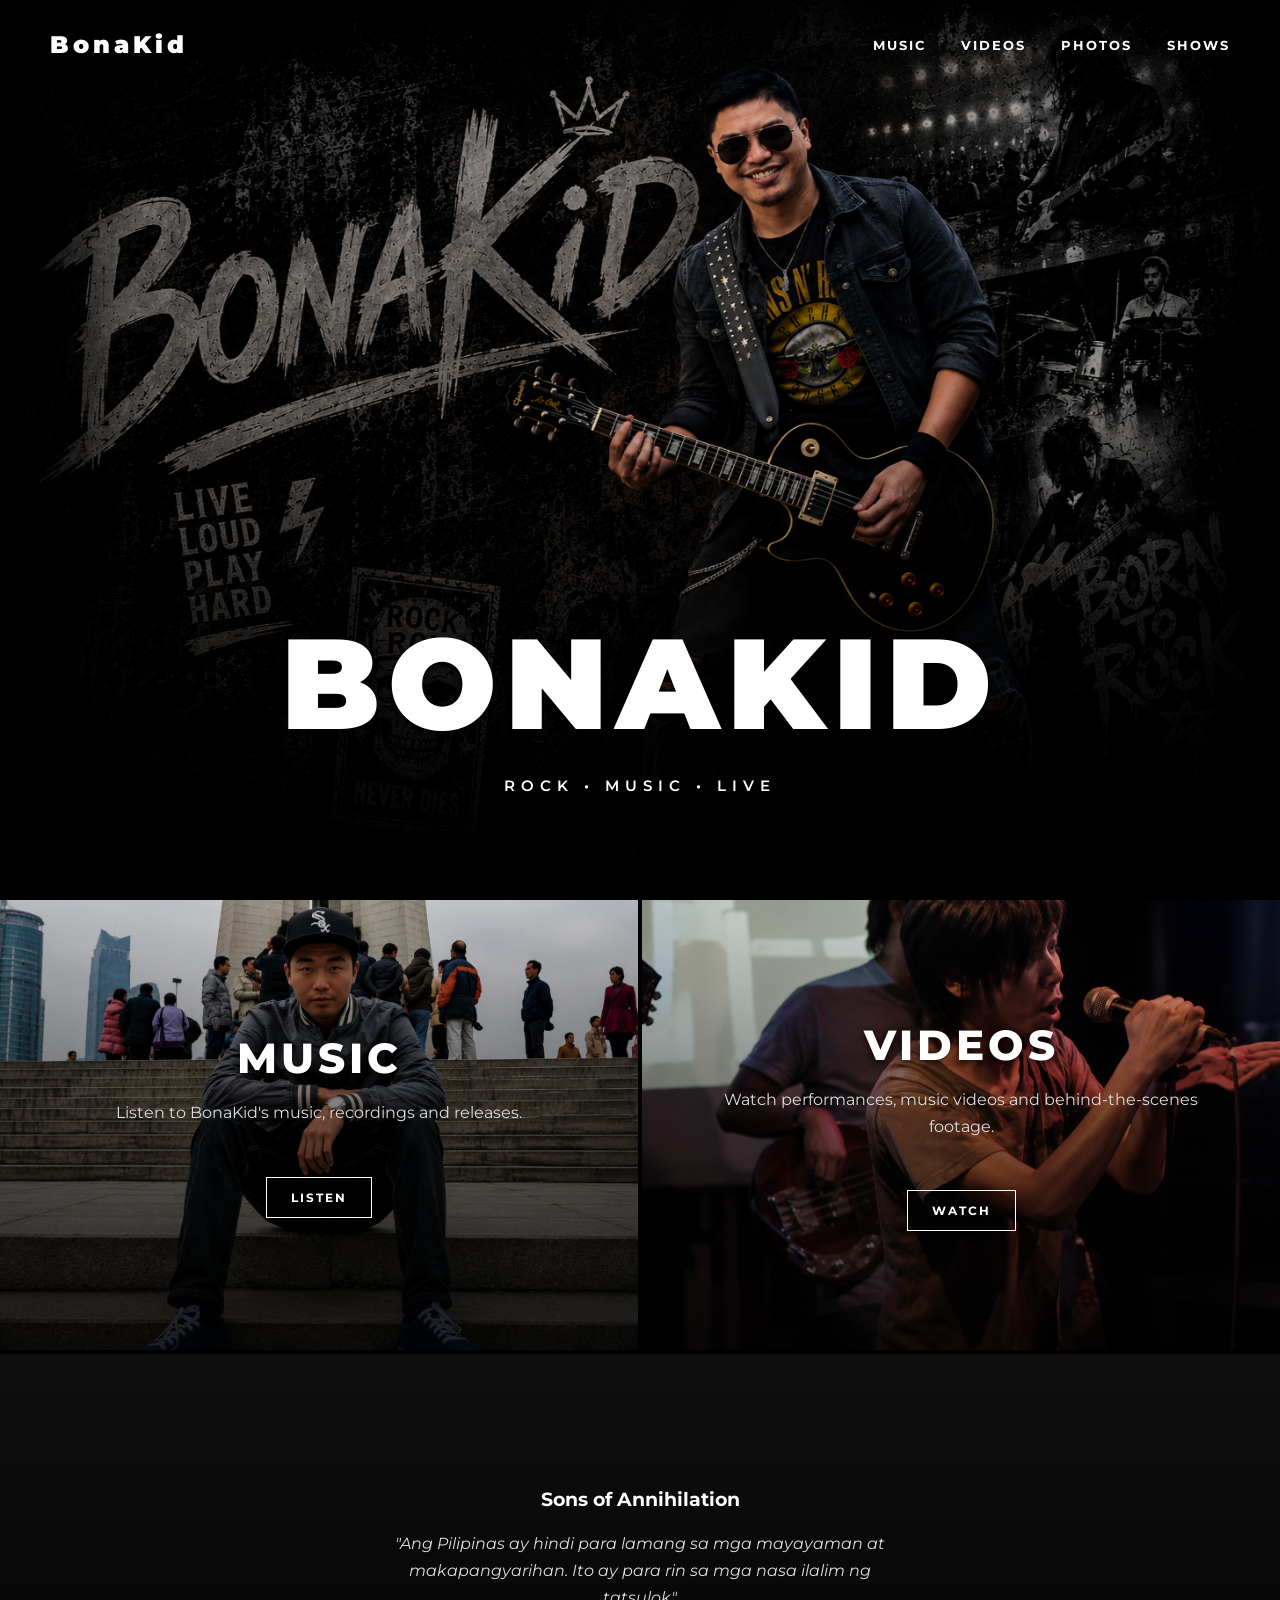
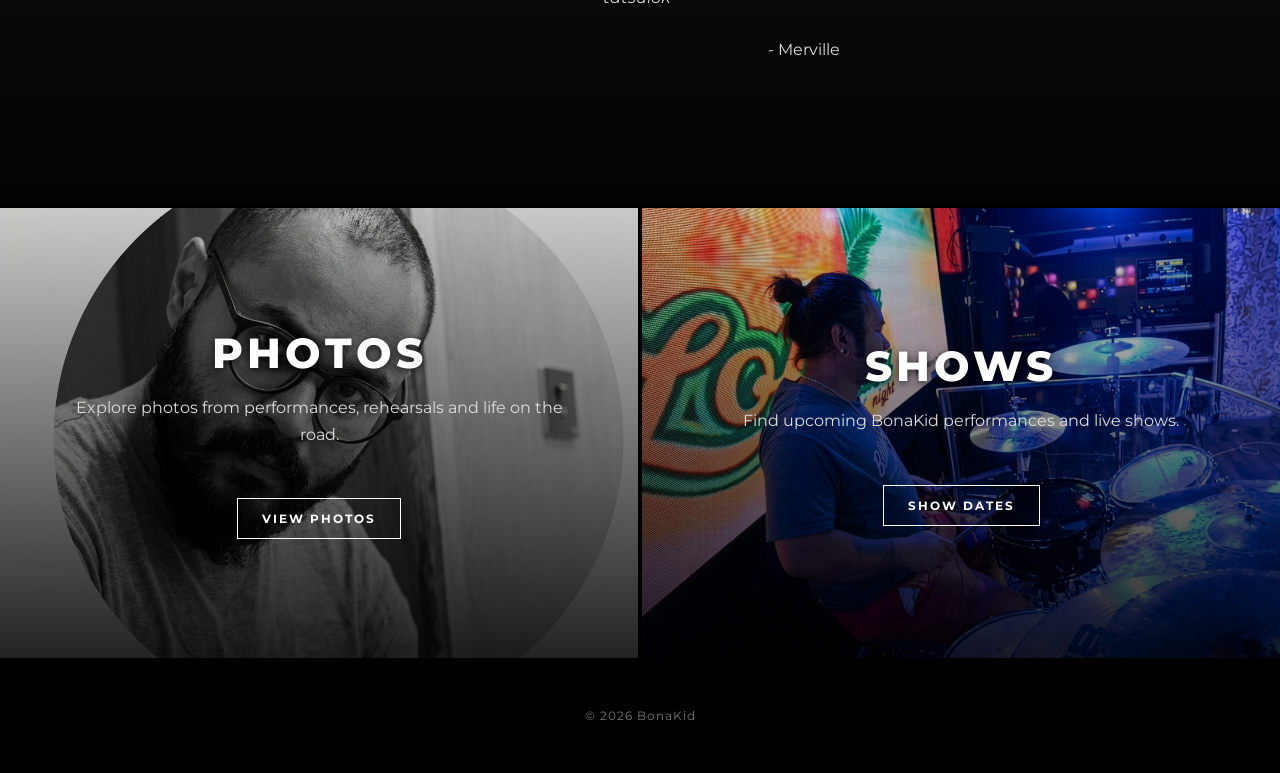
==== index.html @ 7b25b684 "added Music Playlist" ====
<!DOCTYPE html>
<html lang="en">

<head>
    <meta charset="UTF-8">

    <meta
        name="viewport"
        content="width=device-width, initial-scale=1.0"
    >

    <title>BonaKid</title>

    <!-- Google Font -->
    <link
        rel="preconnect"
        href="https://fonts.googleapis.com"
    >

    <link
        rel="preconnect"
        href="https://fonts.gstatic.com"
        crossorigin
    >

    <link
        href="https://fonts.googleapis.com/css2?family=Montserrat:wght@400;500;600;700;800;900&display=swap"
        rel="stylesheet"
    >

    <link
        rel="stylesheet"
        href="style.css"
    >
</head>


<body>


    <!-- =========================================
         HERO
         ========================================= -->

    <section class="hero">

        <!-- Navigation -->

        <nav class="navbar">

            <div class="logo">
                BonaKid
            </div>

            <div class="nav-links">

                <a href="#music">
                    MUSIC
                </a>

                <a href="#videos">
                    VIDEOS
                </a>

                <a href="#photos">
                    PHOTOS
                </a>

                <a href="#shows">
                    SHOWS
                </a>

            </div>

        </nav>


        <!-- Hero title -->

        <div class="hero-title">

            <h1 class="bonakid-title">

                <span>B</span>
                <span>o</span>
                <span>n</span>
                <span>a</span>
                <span>K</span>
                <span>i</span>
                <span>d</span>

            </h1>

            <p>
                ROCK • MUSIC • LIVE
            </p>

        </div>

    </section>



    <!-- =========================================
         MAIN CONTENT
         ========================================= -->

    <main class="grid">


        <!-- =====================================
             MUSIC
             ===================================== -->

        <section
            id="music"
            class="card music"
        >

            <div class="card-overlay"></div>

            <div class="card-content">

                <h2>
                    MUSIC
                </h2>

                <p>
                    Listen to BonaKid's music,
                    recordings and releases.
                </p>

                <button
                  class="card-button"
                  onclick="openMusic()"
                >
                  LISTEN
                 </button>

            </div>

        </section>



        <!-- =====================================
             VIDEOS
             ===================================== -->

        <section
            id="videos"
            class="card videos"
        >

            <div class="card-overlay"></div>

            <div class="card-content">

                <h2>
                    VIDEOS
                </h2>

                <p>
                    Watch performances,
                    music videos and
                    behind-the-scenes footage.
                </p>

                <button
                    class="card-button"
                    onclick="openVideo()"
                >
                    WATCH
                </button>

            </div>

        </section>

        <!--======================================
                LYRICS
            ======================================  -->
        

        <!--
        <section 
                id="lyrics" 
                class="card lyrics"
        >

        <div class="card-overlay"></div>
        <div class="card-content">
            <h3>Sons of Annihilation</h3>
            <p>"Ang Pilipinas ay hindi para lamang sa mga mayayaman at makapangyarihan. Ito ay para rin sa mga nasa
                ilalim ng tatsulok" - Merville
            </p>
            <a href="#" class="card-button">READ LYRICS</a>
        </div>
        </section>

        -->

        
         <section 
                id="lyrics" 
                class="card lyrics"
        >

        <div class="card-overlay"></div>
        <div class="card-content" id="lyrics-content">
            <div class="lyrics-title card">
                <h3>Sons of Annihilation</h3>
            </div>
            <div class="lyrics-text card">
                <p>"Ang Pilipinas ay hindi para lamang sa mga mayayaman at makapangyarihan. Ito ay para rin sa mga nasa
                    ilalim ng tatsulok"
                </p>
            </div>
            <div class="lyrics-author card">
                <p id="lyrics-author">- Merville</p>
            </div>
          
        </div>
        </section>

        

        <!-- =====================================
             PHOTOS
             ===================================== -->

        <section
            id="photos"
            class="card photos"
        >

            <div class="card-overlay"></div>

            <div class="card-content">

                <h2>
                    PHOTOS
                </h2>

                <p>
                    Explore photos from
                    performances, rehearsals
                    and life on the road.
                </p>

                <a
                    href="#"
                    class="card-button"
                >
                    VIEW PHOTOS
                </a>

            </div>

        </section>



        <!-- =====================================
             SHOWS
             ===================================== -->

        <section
            id="shows"
            class="card shows"
        >

            <div class="card-overlay"></div>

            <div class="card-content">

                <h2>
                    SHOWS
                </h2>

                <p>
                    Find upcoming BonaKid
                    performances and live shows.
                </p>

                <a
                    href="#"
                    class="card-button"
                >
                    SHOW DATES
                </a>

            </div>

        </section>


    </main>



    <!-- =========================================
         FOOTER
         ========================================= -->

    <footer>

        © 2026 BonaKid

    </footer>


    <div id="videoModal" class="video-modal">

    <div class="video-modal-content">

        <button
            class="video-close"
            onclick="closeVideo()"
        >
            &times;
        </button>

        <div class="video-container">

            <iframe
                id="youtubeVideo"
                src=""
                title="BonaKid YouTube Video"
                frameborder="0"
                allow="accelerometer; autoplay; clipboard-write; encrypted-media; gyroscope; picture-in-picture"
                allowfullscreen>
            </iframe>

        </div>

    </div>

</div>

    <!-- Music Playlist Modal -->
        <!-- =========================================
     MUSIC PLAYER
     ========================================= -->

<div id="musicModal" class="music-modal">

    <div class="music-modal-content">

        <button
            class="music-close"
            onclick="closeMusic()"
        >
            &times;
        </button>

        <h2>BonaKid</h2>

        <p class="playlist-title">
            Music
        </p>


        <!-- CURRENT SONG -->

        <div class="now-playing">

            <h3 id="songTitle">
                Sons of Annihilation
            </h3>

            <audio
                id="audioPlayer"
                controls
            >
                <source
                    src="music/sons-of-annihilation.mp3"
                    type="audio/mpeg"
                >
            </audio>

        </div>


        <!-- PLAYLIST -->

        <div class="playlist">

            <button
                class="song"
                onclick="playSong(
                    'Sons of Annihilation',
                    'music/SonsofAnnihilation.mp3'
                )"
            >
                <span>01</span>
                <span>Sons of Annihilation</span>
            </button>


            <button
                class="song"
                onclick="playSong(
                    'QueensGambit',
                    'music/QueensGambit.mp3'
                )"
            >
                <span>02</span>
                <span>QueensGambit</span>
            </button>
        </div>

    </div>

</div>



    <!-- =========================================
         JAVASCRIPT
         ========================================= -->

    <script src="script.js"></script>

</body>

</html>
---- style.css ----
/* =========================================================
   GLOBAL
   ========================================================= */

* {
    box-sizing: border-box;
}

html {
    scroll-behavior: smooth;
}

body {
    margin: 0;
    padding: 0;

    background: #000;
    color: #fff;

    font-family:
        'Montserrat',
        Arial,
        sans-serif;

    overflow-x: hidden;
}

a {
    color: inherit;
    text-decoration: none;
}


/* =========================================================
   HERO
   ========================================================= */

.hero {
    position: relative;

    width: 100%;
    height: 100vh;
    min-height: 650px;

    overflow: hidden;

    background: #000;
}


/* =========================================================
   HERO IMAGE
   ========================================================= */

.hero::before {
    content: "";

    position: absolute;

    inset: 0;

    background-image:
        url("images/bona-desktop.png");

    background-size: cover;

    background-position: center top;

    background-repeat: no-repeat;

    z-index: 0;

    animation:
        heroZoom
        5s
        ease-out
        forwards;
}


/* =========================================================
   HERO DARK GRADIENT
   ========================================================= */

.hero::after {
    content: "";

    position: absolute;

    inset: 0;

    z-index: 1;

    pointer-events: none;

    background:

        linear-gradient(
            to bottom,
            rgba(0, 0, 0, 0) 45%,
            #000 100%
        ),

        linear-gradient(
            to right,
            #000 0%,
            transparent 12%,
            transparent 88%,
            #000 100%
        );
}


/* =========================================================
   HERO ZOOM
   ========================================================= */

@keyframes heroZoom {

    from {
        transform: scale(1.10);
    }

    to {
        transform: scale(1);
    }

}


/* =========================================================
   NAVIGATION
   ========================================================= */

.navbar {
    position: absolute;

    top: 0;
    left: 0;

    width: 100%;

    padding: 30px 50px;

    display: flex;

    align-items: center;

    justify-content: space-between;

    z-index: 10;
}


/* Logo */

.logo {
    font-size: 24px;

    font-weight: 900;

    letter-spacing: 4px;
}


/* Navigation links */

.nav-links {
    display: flex;

    align-items: center;

    gap: 35px;
}


.nav-links a {
    font-size: 13px;

    font-weight: 700;

    letter-spacing: 2px;

    transition:
        opacity 0.3s ease;
}


.nav-links a:hover {
    opacity: 0.5;
}


/* =========================================================
   HERO TITLE
   ========================================================= */

.hero-title {
    position: absolute;

    left: 50%;

    bottom: 90px;

    transform:
        translateX(-50%);

    width: 100%;

    text-align: center;

    z-index: 5;
}


/* =========================================================
   BONAKID TITLE
   ========================================================= */

.bonakid-title {
    margin: 0;

    display: flex;

    justify-content: center;

    align-items: center;

    white-space: nowrap;

    font-size:
        clamp(
            60px,
            10vw,
            140px
        );

    font-weight: 900;

    text-transform: uppercase;

    letter-spacing: 8px;

    text-shadow:
        0 3px 10px
        rgba(0, 0, 0, 0.8);
}


/* =========================================================
   INDIVIDUAL LETTERS
   ========================================================= */

.bonakid-title span {
    display: inline-block;

    color: #000;

    opacity: 0;

    animation-duration:
        1.2s;

    animation-timing-function:
        cubic-bezier(
            0.16,
            1,
            0.3,
            1
        );

    animation-fill-mode:
        forwards;
}


/* Odd letters come from top */

.bonakid-title span:nth-child(odd) {
    animation-name:
        letterFromTop;
}


/* Even letters come from bottom */

.bonakid-title span:nth-child(even) {
    animation-name:
        letterFromBottom;
}


/* =========================================================
   LETTER FROM TOP
   ========================================================= */

@keyframes letterFromTop {

    0% {
        transform:
            translateY(-120px);

        color:
            #000;

        opacity:
            0;
    }

    45% {
        transform:
            translateY(20px);

        color:
            #666;

        opacity:
            0.7;
    }

    70% {
        transform:
            translateY(-5px);

        color:
            #fff;

        opacity:
            1;
    }

    100% {
        transform:
            translateY(0);

        color:
            #fff;

        opacity:
            1;
    }

}


/* =========================================================
   LETTER FROM BOTTOM
   ========================================================= */

@keyframes letterFromBottom {

    0% {
        transform:
            translateY(120px);

        color:
            #000;

        opacity:
            0;
    }

    45% {
        transform:
            translateY(-20px);

        color:
            #666;

        opacity:
            0.7;
    }

    70% {
        transform:
            translateY(5px);

        color:
            #fff;

        opacity:
            1;
    }

    100% {
        transform:
            translateY(0);

        color:
            #fff;

        opacity:
            1;
    }

}


/* =========================================================
   HERO SUBTITLE
   ========================================================= */

.hero-title p {
    margin-top: 15px;

    font-size: 15px;

    font-weight: 600;

    letter-spacing: 6px;

    opacity: 0;

    animation:
        subtitleReveal
        0.8s
        ease-out
        1.5s
        forwards;
}


/* =========================================================
   SUBTITLE ANIMATION
   ========================================================= */

@keyframes subtitleReveal {

    from {
        opacity: 0;

        transform:
            translateY(15px);
    }

    to {
        opacity: 1;

        transform:
            translateY(0);
    }

}

  /* =====================================================
       DESKTOP LYRICS CARD ANIMATIONS
       ===================================================== */


    @keyframes lyricsSlideUp {
    from {
        transform: translateY(150px);
        opacity: 0;
    }

    to {
        transform: translateY(0);
        opacity: 1;
    }
}


/* =========================================================
   CARD GRID
   ========================================================= */

.grid {
    display: grid;

    grid-template-columns:
        repeat(2, 1fr);

    gap: 4px;

    width: 100%;

    background: #000;

    /*
        Keep overflow visible.

        This is especially important on mobile
        because the cards start outside the viewport
        before sliding into position.
    */

    overflow: visible;
}


/* =========================================================
   CARDS
   ========================================================= */

.card {
    position: relative;

    width: 100%;

    min-height: 450px;

    overflow: hidden;

    display: flex;

    align-items: center;

    justify-content: center;

    background: #111;



    /* =========================================================
       CARD LYRICS ANIMATION
       ========================================================= */ 

       .lyrics-title,
       .lyrics-text {
    position: relative;

    width: 100%;

    min-height: 100%;

    overflow: hidden;

    display: grid;

    align-items: center;

    justify-content: center;

    background: transparent;

       }

       .lyrics-author {
    justify-content: end;
    width: 100%;
    background: transparent;
    min-height: 100%;
    padding-right: 50px;
    font-style: normal;
}

       #lyrics-author {
       text-align: right; 
       font-style: normal;
       width: 100%;
       }

       #lyrics-content {

        background: transparent;
        display: flex;
        flex-direction: column;
        align-items: center;

       }

      .lyrics-text p {
    font-style: italic;
}
    /*
        Cards are visible by default.
    */

    opacity: 1;

    transition:
        transform
        0.9s
        cubic-bezier(
            0.16,
            1,
            0.3,
            1
        );
}


/* =========================================================
   CARD STARTING POSITIONS
   ========================================================= */


/*
    MUSIC
    Comes from right
*/

.music {
    transform:
        translateX(100%);
}


/*
    VIDEOS
    Comes from left
*/

.videos {
    transform:
        translateX(-100%);
}

/*
    LYRICS
    Comes from bottom to top
*/

.lyrics {
    transform:
        translateX(100%);
}

/* 
    Since the lyrics card is taller than the others, we want it to span both columns in the grid.
*/  

.lyrics {
    grid-column: 1 / -1;

    opacity: 0;
    transform: translateY(150px);
}

.lyrics.visible {
    animation: lyricsSlideUp 0.8s ease-out forwards;
}

.lyrics-title.visible {
    animation: lyricsSlideUp 1.8s ease-out forwards;
}

.lyrics-text.visible {
    animation: lyricsSlideUp 2.4s ease-out forwards;
}

.lyrics-author.visible {
    animation: lyricsSlideUp 2.8s ease-out forwards;
}

.lyrics-button.visible {
    animation: lyricsSlideUp 2.8s ease-out forwards;
}

/*
    PHOTOS
    Comes from right
*/

.photos {
    transform:
        translateX(100%);
}


/*
    SHOWS
    Comes from left
*/

.shows {
    transform:
        translateX(-100%);
}


/* =========================================================
   CARD FINAL POSITION
   ========================================================= */

.card.visible {
    transform:
        translateX(0);
}


/* =========================================================
   CARD IMAGE
   ========================================================= */

.card::before {
    content: "";

    position: absolute;

    inset: 0;

    background-size:
        cover;

    background-position:
        center;

    background-repeat:
        no-repeat;

    z-index: 0;

    transition:
        transform
        0.6s
        ease;
}


/* =========================================================
   MUSIC IMAGE
   ========================================================= */

.music::before {
    background-image:
        url("images/music.png");
}


/* =========================================================
   VIDEOS IMAGE
   ========================================================= */

.videos::before {
    background-image:
        url("images/videos.png");
}


/* =========================================================
   PHOTOS IMAGE
   ========================================================= */

.photos::before {
    background-image:
        url("images/photos.png");
}


/* =========================================================
   SHOWS IMAGE
   ========================================================= */

.shows::before {
    background-image:
        url("images/shows.png");
}


/* =========================================================
   CARD IMAGE HOVER
   ========================================================= */

.card:hover::before {
    transform:
        scale(1.05);
}


/* =========================================================
   CARD DARK OVERLAY
   ========================================================= */

.card-overlay {
    position: absolute;

    inset: 0;

    z-index: 1;

    background:
        linear-gradient(
            to bottom,
            rgba(0, 0, 0, 0.15),
            rgba(0, 0, 0, 0.85)
        );
}


/* =========================================================
   CARD CONTENT
   ========================================================= */

.card-content {
    position: relative;

    z-index: 2;

    text-align: center;

    padding: 40px;
}


/* Card title */

.card-content h2 {
    margin:
        0 0 15px;

    font-size:
        42px;

    font-weight:
        800;

    letter-spacing:
        4px;

    text-shadow:
        0 2px 8px
        rgba(0, 0, 0, 0.8);
}


/* Card description */

.card-content p {
    max-width:
        500px;

    margin:
        0 auto 25px;

    line-height:
        1.7;

    color:
        #ddd;
}


/* =========================================================
   CARD BUTTON
   ========================================================= */

.card-button {

    display: inline-block;

    margin-top: 25px;
    padding: 12px 24px;

    border: 1px solid #fff;

    background: transparent;
    color: #fff;

    font-family: inherit;
    font-size: 0.75rem;
    font-weight: 700;
    letter-spacing: 2px;

    text-decoration: none;

    cursor: pointer;

    transition:
        background 0.3s ease,
        color 0.3s ease;
}

.card-button:hover {
    background:
        #fff;

    color:
        #000;

    transform:
        translateY(-2px);
}


/* =========================================================
   FOOTER
   ========================================================= */

footer {
    padding:
        50px 20px;

    text-align:
        center;

    background:
        #000;

    color:
        #777;

    font-size:
        12px;

    letter-spacing:
        1px;
}

/* =========================================
   MUSIC MODAL
   ========================================= */

.music-modal {
    display: none;

    position: fixed;

    inset: 0;

    z-index: 9999;

    background: rgba(0, 0, 0, 0.88);

    align-items: center;
    justify-content: center;

    padding: 20px;
}


/* =========================================
   MUSIC CONTENT
   ========================================= */

.music-modal-content {

    position: relative;

    width: 90%;
    max-width: 700px;

    padding: 40px;

    background: #151515;

    border: 1px solid rgba(255, 255, 255, 0.15);

    box-shadow:
        0 20px 60px rgba(0, 0, 0, 0.7);

}


/* =========================================
   CLOSE BUTTON
   ========================================= */

.music-close {

    position: absolute;

    top: 15px;
    right: 15px;

    width: 40px;
    height: 40px;

    border: none;

    background: transparent;

    color: white;

    font-size: 30px;

    cursor: pointer;
}


.music-close:hover {

    background: rgba(255, 255, 255, 0.1);
}


/* =========================================
   TITLE
   ========================================= */

.music-modal-content h2 {

    margin: 0;

    font-size: 2rem;

    letter-spacing: 4px;

    text-transform: uppercase;
}


.playlist-title {

    margin-top: 5px;

    margin-bottom: 30px;

    opacity: 0.6;

    text-transform: uppercase;

    letter-spacing: 2px;
}


/* =========================================
   NOW PLAYING
   ========================================= */

.now-playing {

    margin-bottom: 30px;
}


.now-playing h3 {

    margin-bottom: 15px;

    font-size: 1.2rem;

    font-weight: 600;
}


#audioPlayer {

    width: 100%;
}


/* =========================================
   PLAYLIST
   ========================================= */

.playlist {

    display: flex;

    flex-direction: column;

    border-top: 1px solid rgba(255, 255, 255, 0.15);
}


.song {

    display: flex;

    align-items: center;

    gap: 20px;

    width: 100%;

    padding: 18px 5px;

    border: none;

    border-bottom: 1px solid rgba(255, 255, 255, 0.1);

    background: transparent;

    color: white;

    font-family: inherit;

    font-size: 0.95rem;

    text-align: left;

    cursor: pointer;

    transition:
        background 0.2s ease,
        padding-left 0.2s ease;
}


.song:hover {

    background: rgba(255, 255, 255, 0.06);

    padding-left: 12px;
}


.song span:first-child {

    width: 25px;

    opacity: 0.4;

}


.song span:last-child {

    letter-spacing: 0.5px;
}




/* =========================================================
   MOBILE
   ========================================================= */

@media (max-width: 700px) {


    /* =====================================================
       MOBILE HERO
       ===================================================== */

    .hero {
        height:
            100svh;

        min-height:
            600px;
    }


    /*
        Use the dedicated mobile BonaKid image.
    */

    .hero::before {
        background-image:
            url("images/bona-mobile.jpeg");

        background-size:
            cover;

        background-position:
            center top;
    }


    /* =====================================================
       MOBILE NAVIGATION
       ===================================================== */

    .navbar {
        padding:
            20px;

        flex-direction:
            column;

        gap:
            18px;
    }


    .logo {
        font-size:
            20px;
    }


    .nav-links {
        gap:
            15px;

        flex-wrap:
            wrap;

        justify-content:
            center;
    }


    .nav-links a {
        font-size:
            10px;

        letter-spacing:
            1.5px;
    }


    /* =====================================================
       MOBILE HERO TITLE
       ===================================================== */

    .hero-title {
        bottom:
            65px;
    }


    .bonakid-title {
        font-size:
            clamp(
                40px,
                13vw,
                65px
            );

        letter-spacing:
            3px;
    }


    .hero-title p {
        font-size:
            9px;

        letter-spacing:
            3px;
    }


    /* =====================================================
       MOBILE LETTER ANIMATIONS
       ===================================================== */

    @keyframes letterFromTop {

        0% {
            transform:
                translateY(-80px);

            color:
                #000;

            opacity:
                0;
        }

        45% {
            transform:
                translateY(15px);

            color:
                #666;

            opacity:
                0.7;
        }

        70% {
            transform:
                translateY(-4px);

            color:
                #fff;

            opacity:
                1;
        }

        100% {
            transform:
                translateY(0);

            color:
                #fff;

            opacity:
                1;
        }

    }


    @keyframes letterFromBottom {

        0% {
            transform:
                translateY(80px);

            color:
                #000;

            opacity:
                0;
        }

        45% {
            transform:
                translateY(-15px);

            color:
                #666;

            opacity:
                0.7;
        }

        70% {
            transform:
                translateY(4px);

            color:
                #fff;

            opacity:
                1;
        }

        100% {
            transform:
                translateY(0);

            color:
                #fff;

            opacity:
                1;
        }

    }

      /* =====================================================
       MOBILE LYRICS CARD ANIMATIONS
       ===================================================== */


    @keyframes lyricsSlideUp {
    from {
        transform: translateY(150px);
        opacity: 0;
    }

    to {
        transform: translateY(0);
        opacity: 1;
    }
}


    /* =====================================================
       MOBILE GRID
       ===================================================== */

    .grid {
        display:
            grid;

        grid-template-columns:
            1fr;

        gap:
            3px;

        width:
            100%;

        /*
            IMPORTANT:

            Do NOT use overflow:hidden here.

            Otherwise the cards can be clipped while
            they are entering from the sides.
        */

        overflow:
            visible;
    }


    /* =====================================================
       MOBILE CARDS
       ===================================================== */

    .card {
        width:
            100%;

        min-height:
            420px;

        opacity:
            1;

        transition:
            transform
            0.8s
            cubic-bezier(
                0.16,
                1,
                0.3,
                1
            );
    }


    /* =====================================================
       MOBILE CARD START POSITIONS
       ===================================================== */


    /*
        MUSIC
        Right → Left
    */

    .music {
        transform:
            translateX(70%);
    }

    .music-modal {

        padding: 15px;
    }


    .music-modal-content {

        width: 100%;

        padding: 30px 20px;
    }


    .music-modal-content h2 {

        font-size: 1.5rem;
    }


    .song {

        padding: 16px 5px;

        font-size: 0.85rem;
    }


    /*
        VIDEOS
        Left → Right
    */

    .videos {
        transform:
            translateX(-70%);
    }

    /*
        PHOTOS
        Right → Left
    */

    .photos {
        transform:
            translateX(70%);
    }


    /*
        SHOWS
        Left → Right
    */

    .shows {
        transform:
            translateX(-70%);
    }


    /* =====================================================
       MOBILE CARD FINAL POSITION
       ===================================================== */

    .card.visible {
        transform:
            translateX(0);
    }


    /* =====================================================
       MOBILE CARD CONTENT
       ===================================================== */

    .card-content {
        padding:
            25px;
    }


    .card-content h2 {
        font-size:
            32px;

        letter-spacing:
            3px;
    }


    .card-content p {
        font-size:
            14px;

        line-height:
            1.6;
    }


    /* =====================================================
       MOBILE CARD IMAGES
       ===================================================== */

    .card::before {
        background-position:
            center center;
    }

}


/* =========================================================
   VERY SMALL PHONES
   ========================================================= */

@media (max-width: 400px) {


    .hero {
        min-height:
            550px;
    }


    .bonakid-title {
        font-size:
            38px;

        letter-spacing:
            2px;
    }


    .nav-links {
        gap:
            10px;
    }


    .nav-links a {
        font-size:
            9px;
    }


    .card {
        min-height:
            360px;
    }


    .card-content h2 {
        font-size:
            28px;
    }

}


/* =========================================================
   ACCESSIBILITY
   ========================================================= */

@media (prefers-reduced-motion: reduce) {

    .hero::before,
    .bonakid-title span,
    .hero-title p,
    .card {

        animation:
            none;

        transition:
            none;

        transform:
            none;

        opacity:
            1;
    }

    .music-modal {

        padding: 15px;
    }


    .music-modal-content {

        width: 100%;

        padding: 30px 20px;
    }


    .music-modal-content h2 {

        font-size: 1.5rem;
    }


    .song {

        padding: 16px 5px;

        font-size: 0.85rem;
    }

}




/* ================================
   VIDEO POPUP
   ================================ */

.video-modal {
    display: none;

    position: fixed;
    inset: 0;

    z-index: 9999;

    background: rgba(0, 0, 0, 0.85);

    align-items: center;
    justify-content: center;

    padding: 20px;
}


.video-modal-content {
    position: relative;

    width: 90%;
    max-width: 1000px;

    background: #000;

    border-radius: 10px;

    overflow: hidden;
}


/* YouTube video */

.video-container {
    position: relative;

    width: 100%;

    aspect-ratio: 16 / 9;
}


.video-container iframe {
    position: absolute;

    width: 100%;
    height: 100%;

    border: none;
}


/* Close button */

.video-close {
    position: absolute;

    top: 10px;
    right: 10px;

    z-index: 10;

    width: 40px;
    height: 40px;

    border: none;
    border-radius: 50%;

    background: rgba(0, 0, 0, 0.7);

    color: white;

    font-size: 28px;

    cursor: pointer;
}


.video-close:hover {
    background: rgba(255, 255, 255, 0.2);
}
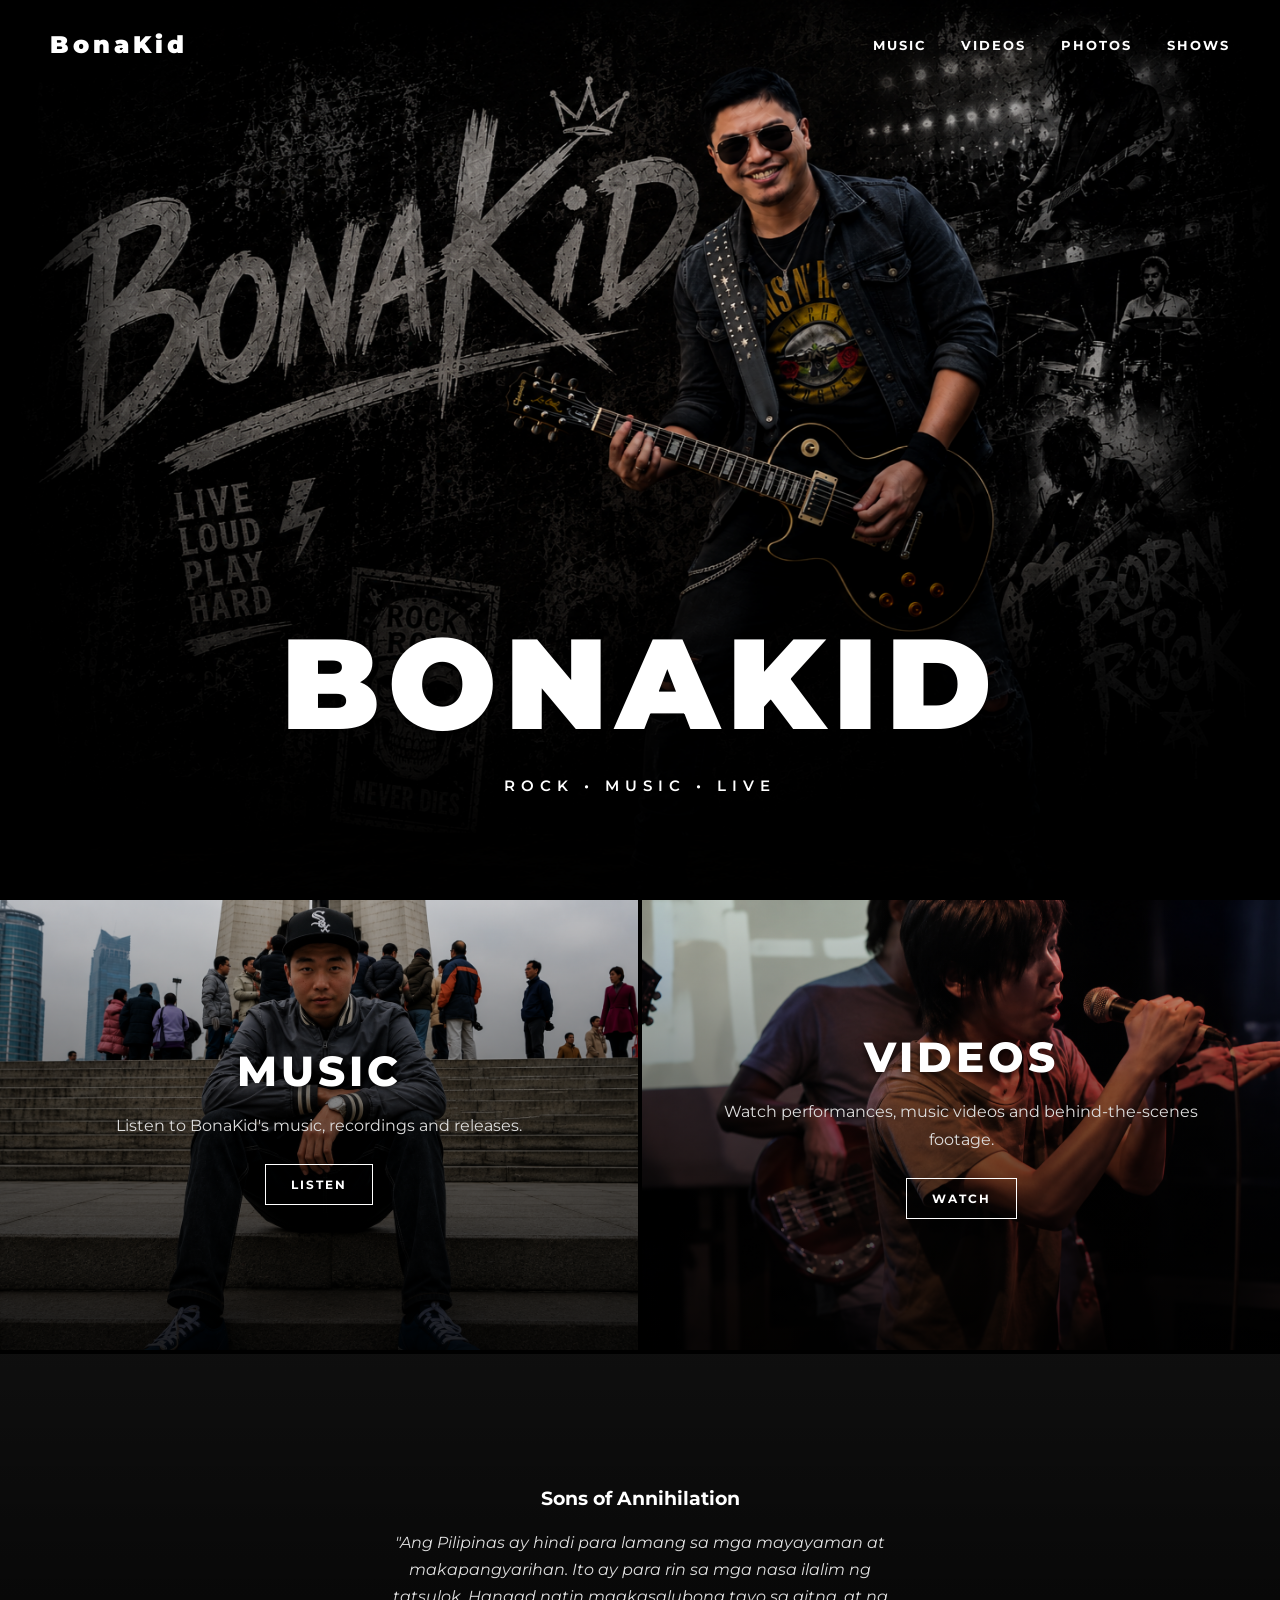
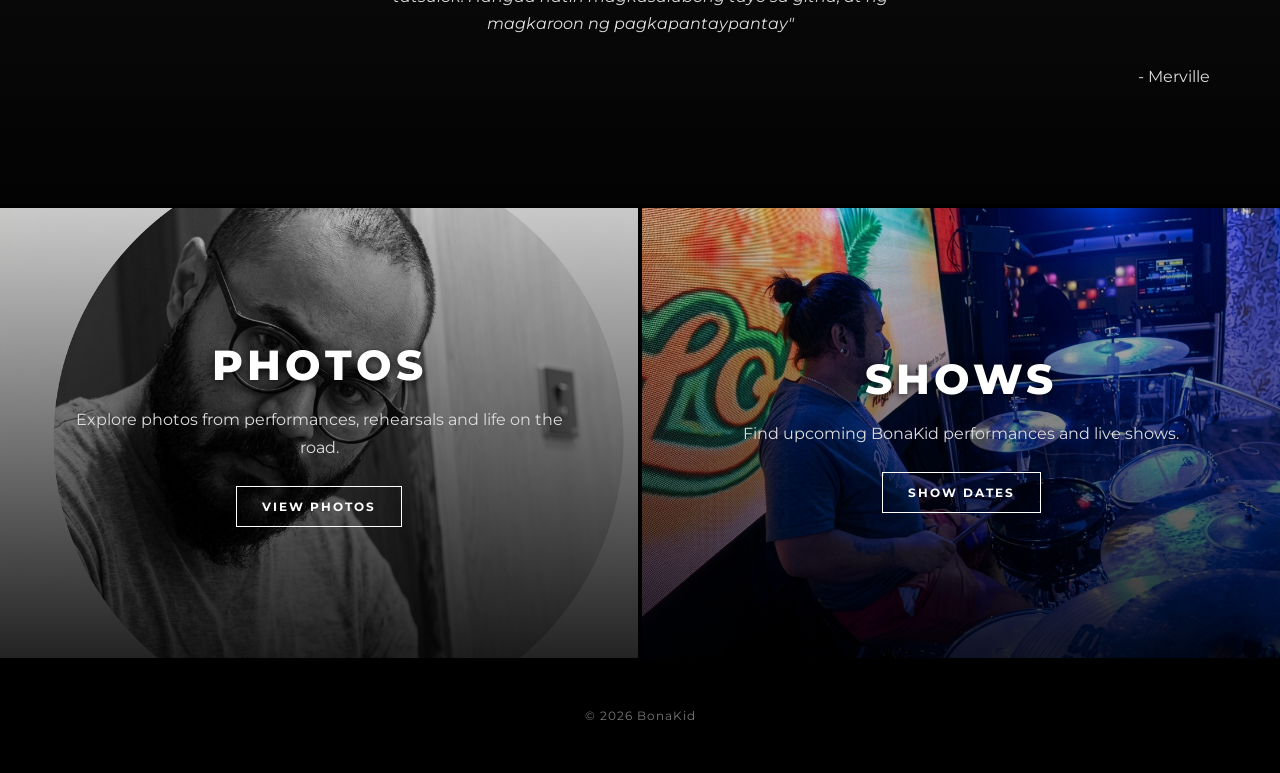
==== commit 3faed3d0: "added full lyrics-quote and adjusted animation seconds" ====
--- a/index.html
+++ b/index.html
@@ -181,26 +181,6 @@
                 LYRICS
             ======================================  -->
         
-
-        <!--
-        <section 
-                id="lyrics" 
-                class="card lyrics"
-        >
-
-        <div class="card-overlay"></div>
-        <div class="card-content">
-            <h3>Sons of Annihilation</h3>
-            <p>"Ang Pilipinas ay hindi para lamang sa mga mayayaman at makapangyarihan. Ito ay para rin sa mga nasa
-                ilalim ng tatsulok" - Merville
-            </p>
-            <a href="#" class="card-button">READ LYRICS</a>
-        </div>
-        </section>
-
-        -->
-
-        
          <section 
                 id="lyrics" 
                 class="card lyrics"
@@ -213,7 +193,7 @@
             </div>
             <div class="lyrics-text card">
                 <p>"Ang Pilipinas ay hindi para lamang sa mga mayayaman at makapangyarihan. Ito ay para rin sa mga nasa
-                    ilalim ng tatsulok"
+                    ilalim ng tatsulok. Hangad natin magkasalubong tayo sa gitna, at ng magkaroon ng pagkapantaypantay"
                 </p>
             </div>
             <div class="lyrics-author card">
@@ -374,7 +354,7 @@
                 controls
             >
                 <source
-                    src="music/sons-of-annihilation.mp3"
+                    src="music/SonsofAnnihilation.mp3"
                     type="audio/mpeg"
                 >
             </audio>
@@ -401,12 +381,12 @@
             <button
                 class="song"
                 onclick="playSong(
-                    'QueensGambit',
-                    'music/QueensGambit.mp3'
+                    'Queens Gambit',
+                    'music/queensGambit.mp3'
                 )"
             >
                 <span>02</span>
-                <span>QueensGambit</span>
+                <span>Queen's Gambit</span>
             </button>
         </div>
 
@@ -424,4 +404,4 @@
 
 </body>
 
-</html>+</html>
--- a/style.css
+++ b/style.css
@@ -8,11 +8,19 @@
 
 html {
     scroll-behavior: smooth;
+
+    width: 100%;
+    max-width: 100%;
+
+    overflow-x: hidden;
 }
 
 body {
     margin: 0;
     padding: 0;
+
+    width: 100%;
+    max-width: 100%;
 
     background: #000;
     color: #fff;
@@ -39,6 +47,8 @@
     position: relative;
 
     width: 100%;
+    max-width: 100%;
+
     height: 100vh;
     min-height: 650px;
 
@@ -63,9 +73,7 @@
         url("images/bona-desktop.png");
 
     background-size: cover;
-
     background-position: center top;
-
     background-repeat: no-repeat;
 
     z-index: 0;
@@ -79,7 +87,7 @@
 
 
 /* =========================================================
-   HERO DARK GRADIENT
+   HERO GRADIENT
    ========================================================= */
 
 .hero::after {
@@ -94,7 +102,6 @@
     pointer-events: none;
 
     background:
-
         linear-gradient(
             to bottom,
             rgba(0, 0, 0, 0) 45%,
@@ -139,6 +146,7 @@
     left: 0;
 
     width: 100%;
+    max-width: 100%;
 
     padding: 30px 50px;
 
@@ -206,6 +214,7 @@
         translateX(-50%);
 
     width: 100%;
+    max-width: 100%;
 
     text-align: center;
 
@@ -248,7 +257,7 @@
 
 
 /* =========================================================
-   INDIVIDUAL LETTERS
+   BONAKID LETTERS
    ========================================================= */
 
 .bonakid-title span {
@@ -274,7 +283,7 @@
 }
 
 
-/* Odd letters come from top */
+/* Odd letters = top */
 
 .bonakid-title span:nth-child(odd) {
     animation-name:
@@ -282,7 +291,7 @@
 }
 
 
-/* Even letters come from bottom */
+/* Even letters = bottom */
 
 .bonakid-title span:nth-child(even) {
     animation-name:
@@ -300,44 +309,36 @@
         transform:
             translateY(-120px);
 
-        color:
-            #000;
-
-        opacity:
-            0;
+        color: #000;
+
+        opacity: 0;
     }
 
     45% {
         transform:
             translateY(20px);
 
-        color:
-            #666;
-
-        opacity:
-            0.7;
+        color: #666;
+
+        opacity: 0.7;
     }
 
     70% {
         transform:
             translateY(-5px);
 
-        color:
-            #fff;
-
-        opacity:
-            1;
+        color: #fff;
+
+        opacity: 1;
     }
 
     100% {
         transform:
             translateY(0);
 
-        color:
-            #fff;
-
-        opacity:
-            1;
+        color: #fff;
+
+        opacity: 1;
     }
 
 }
@@ -353,44 +354,36 @@
         transform:
             translateY(120px);
 
-        color:
-            #000;
-
-        opacity:
-            0;
+        color: #000;
+
+        opacity: 0;
     }
 
     45% {
         transform:
             translateY(-20px);
 
-        color:
-            #666;
-
-        opacity:
-            0.7;
+        color: #666;
+
+        opacity: 0.7;
     }
 
     70% {
         transform:
             translateY(5px);
 
-        color:
-            #fff;
-
-        opacity:
-            1;
+        color: #fff;
+
+        opacity: 1;
     }
 
     100% {
         transform:
             translateY(0);
 
-        color:
-            #fff;
-
-        opacity:
-            1;
+        color: #fff;
+
+        opacity: 1;
     }
 
 }
@@ -420,10 +413,6 @@
 }
 
 
-/* =========================================================
-   SUBTITLE ANIMATION
-   ========================================================= */
-
 @keyframes subtitleReveal {
 
     from {
@@ -442,23 +431,6 @@
 
 }
 
-  /* =====================================================
-       DESKTOP LYRICS CARD ANIMATIONS
-       ===================================================== */
-
-
-    @keyframes lyricsSlideUp {
-    from {
-        transform: translateY(150px);
-        opacity: 0;
-    }
-
-    to {
-        transform: translateY(0);
-        opacity: 1;
-    }
-}
-
 
 /* =========================================================
    CARD GRID
@@ -473,14 +445,15 @@
     gap: 4px;
 
     width: 100%;
+    max-width: 100%;
 
     background: #000;
+    
 
     /*
-        Keep overflow visible.
-
-        This is especially important on mobile
-        because the cards start outside the viewport
+        Keep visible.
+
+        The cards begin outside the viewport
         before sliding into position.
     */
 
@@ -496,6 +469,7 @@
     position: relative;
 
     width: 100%;
+    max-width: 100%;
 
     min-height: 450px;
 
@@ -508,63 +482,6 @@
     justify-content: center;
 
     background: #111;
-
-
-
-    /* =========================================================
-       CARD LYRICS ANIMATION
-       ========================================================= */ 
-
-       .lyrics-title,
-       .lyrics-text {
-    position: relative;
-
-    width: 100%;
-
-    min-height: 100%;
-
-    overflow: hidden;
-
-    display: grid;
-
-    align-items: center;
-
-    justify-content: center;
-
-    background: transparent;
-
-       }
-
-       .lyrics-author {
-    justify-content: end;
-    width: 100%;
-    background: transparent;
-    min-height: 100%;
-    padding-right: 50px;
-    font-style: normal;
-}
-
-       #lyrics-author {
-       text-align: right; 
-       font-style: normal;
-       width: 100%;
-       }
-
-       #lyrics-content {
-
-        background: transparent;
-        display: flex;
-        flex-direction: column;
-        align-items: center;
-
-       }
-
-      .lyrics-text p {
-    font-style: italic;
-}
-    /*
-        Cards are visible by default.
-    */
 
     opacity: 1;
 
@@ -581,14 +498,12 @@
 
 
 /* =========================================================
-   CARD STARTING POSITIONS
-   ========================================================= */
-
-
-/*
-    MUSIC
-    Comes from right
-*/
+   DESKTOP CARD START POSITIONS
+   ========================================================= */
+
+
+/* MUSIC
+   Right → Left */
 
 .music {
     transform:
@@ -596,61 +511,17 @@
 }
 
 
-/*
-    VIDEOS
-    Comes from left
-*/
+/* VIDEOS
+   Left → Right */
 
 .videos {
     transform:
         translateX(-100%);
 }
 
-/*
-    LYRICS
-    Comes from bottom to top
-*/
-
-.lyrics {
-    transform:
-        translateX(100%);
-}
-
-/* 
-    Since the lyrics card is taller than the others, we want it to span both columns in the grid.
-*/  
-
-.lyrics {
-    grid-column: 1 / -1;
-
-    opacity: 0;
-    transform: translateY(150px);
-}
-
-.lyrics.visible {
-    animation: lyricsSlideUp 0.8s ease-out forwards;
-}
-
-.lyrics-title.visible {
-    animation: lyricsSlideUp 1.8s ease-out forwards;
-}
-
-.lyrics-text.visible {
-    animation: lyricsSlideUp 2.4s ease-out forwards;
-}
-
-.lyrics-author.visible {
-    animation: lyricsSlideUp 2.8s ease-out forwards;
-}
-
-.lyrics-button.visible {
-    animation: lyricsSlideUp 2.8s ease-out forwards;
-}
-
-/*
-    PHOTOS
-    Comes from right
-*/
+
+/* PHOTOS
+   Right → Left */
 
 .photos {
     transform:
@@ -658,10 +529,8 @@
 }
 
 
-/*
-    SHOWS
-    Comes from left
-*/
+/* SHOWS
+   Left → Right */
 
 .shows {
     transform:
@@ -680,7 +549,162 @@
 
 
 /* =========================================================
-   CARD IMAGE
+   LYRICS CARD
+   ========================================================= */
+
+.lyrics {
+    grid-column:
+        1 / -1;
+
+    opacity: 0;
+
+    transform:
+        translateY(150px);
+}
+
+
+/* =========================================================
+   LYRICS ANIMATION
+   ========================================================= */
+
+@keyframes lyricsSlideUp {
+
+    from {
+        transform:
+            translateY(150px);
+
+        opacity: 0;
+    }
+
+    to {
+        transform:
+            translateY(0);
+
+        opacity: 1;
+    }
+
+}
+
+
+.lyrics.visible {
+    animation:
+        lyricsSlideUp
+        0.8s
+        ease-out
+        forwards;
+}
+
+
+/* Individual lyrics sections */
+
+.lyrics-title.visible {
+    animation:
+        lyricsSlideUp
+        2.2s
+        ease-out
+        forwards;
+}
+
+
+.lyrics-text.visible {
+    animation:
+        lyricsSlideUp
+        4.0s
+        ease-out
+        forwards;
+}
+
+
+.lyrics-author.visible {
+    animation:
+        lyricsSlideUp
+        4.8s
+        ease-out
+        forwards;
+}
+
+
+/* =========================================================
+   LYRICS CONTENT
+   ========================================================= */
+
+#lyrics-content {
+    position: relative;
+
+    z-index: 2;
+
+    width: 100%;
+
+    background: transparent;
+
+    display: flex;
+
+    flex-direction: column;
+
+    align-items: stretch;
+}
+
+
+/* Lyrics title/text/author containers */
+
+.lyrics-title,
+.lyrics-text,
+.lyrics-author {
+    position: relative;
+
+    width: 100%;
+
+    min-height: 0%;
+
+    overflow: hidden;
+
+    display: flex;
+
+    align-items: center;
+
+    background: transparent;
+}
+
+
+/* Title */
+
+.lyrics-title {
+    justify-content: center;
+}
+
+
+/* Quote */
+
+.lyrics-text {
+    justify-content: center;
+    font-style: italic;
+}
+
+
+/* Author */
+
+.lyrics-author {
+    justify-content: flex-end;
+}
+
+
+/* Author text */
+
+#lyrics-author {
+    width: 100%;
+
+    margin: 0;
+
+    padding-right: 30px;
+
+    text-align: right;
+
+    font-style: normal;
+}
+
+
+/* =========================================================
+   CARD IMAGES
    ========================================================= */
 
 .card::before {
@@ -721,6 +745,11 @@
 /* =========================================================
    VIDEOS IMAGE
    ========================================================= */
+
+/*
+   IMPORTANT:
+   Your file is videos.png, not video.png
+*/
 
 .videos::before {
     background-image:
@@ -836,30 +865,47 @@
    ========================================================= */
 
 .card-button {
-
-    display: inline-block;
-
-    margin-top: 25px;
-    padding: 12px 24px;
-
-    border: 1px solid #fff;
-
-    background: transparent;
-    color: #fff;
-
-    font-family: inherit;
-    font-size: 0.75rem;
-    font-weight: 700;
-    letter-spacing: 2px;
-
-    text-decoration: none;
-
-    cursor: pointer;
+    display:
+        inline-block;
+
+    padding:
+        12px 25px;
+
+    border:
+        1px solid #fff;
+
+    background:
+        transparent;
+
+    color:
+        #fff;
+
+    font-family:
+        inherit;
+
+    font-size:
+        12px;
+
+    font-weight:
+        700;
+
+    letter-spacing:
+        2px;
+
+    cursor:
+        pointer;
 
     transition:
-        background 0.3s ease,
-        color 0.3s ease;
-}
+        background
+        0.3s ease,
+
+        color
+        0.3s ease,
+
+        transform
+        0.3s ease;
+}
+
 
 .card-button:hover {
     background:
@@ -897,210 +943,350 @@
         1px;
 }
 
-/* =========================================
+
+/* =========================================================
+   VIDEO MODAL
+   ========================================================= */
+
+.video-modal {
+    position: fixed;
+
+    inset: 0;
+
+    width: 100%;
+    height: 100%;
+
+    display: none;
+
+    align-items: center;
+
+    justify-content: center;
+
+    padding: 20px;
+
+    background:
+        rgba(0, 0, 0, 0.90);
+
+    z-index: 9999;
+}
+
+
+/*
+   JavaScript should add .active
+*/
+
+.video-modal.active {
+    display: flex;
+}
+
+
+.video-modal-content {
+    position: relative;
+
+    width: 90%;
+
+    max-width:
+        1000px;
+
+    background:
+        #000;
+
+    border-radius:
+        10px;
+
+    overflow:
+        hidden;
+}
+
+
+/* Close button */
+
+.video-close {
+    position: absolute;
+
+    top: 8px;
+    right: 12px;
+
+    z-index: 5;
+
+    border: none;
+
+    background:
+        transparent;
+
+    color:
+        #fff;
+
+    font-size:
+        35px;
+
+    line-height:
+        1;
+
+    cursor:
+        pointer;
+}
+
+
+/* =========================================================
+   VIDEO CONTAINER
+   ========================================================= */
+
+.video-container {
+    position: relative;
+
+    width: 100%;
+
+    aspect-ratio:
+        16 / 9;
+}
+
+
+.video-container iframe {
+    position: absolute;
+
+    inset: 0;
+
+    width: 100%;
+    height: 100%;
+
+    border: none;
+}
+
+
+/* =========================================================
    MUSIC MODAL
-   ========================================= */
+   ========================================================= */
 
 .music-modal {
+    position: fixed;
+
+    inset: 0;
+
+    width: 100%;
+    height: 100%;
+
     display: none;
 
-    position: fixed;
-
-    inset: 0;
+    align-items: center;
+
+    justify-content: center;
+
+    padding: 20px;
+
+    background:
+        rgba(0, 0, 0, 0.90);
 
     z-index: 9999;
-
-    background: rgba(0, 0, 0, 0.88);
-
-    align-items: center;
-    justify-content: center;
-
-    padding: 20px;
-}
-
-
-/* =========================================
-   MUSIC CONTENT
-   ========================================= */
+}
+
+
+.music-modal.active {
+    display: flex;
+}
+
+
+/* =========================================================
+   MUSIC MODAL CONTENT
+   ========================================================= */
 
 .music-modal-content {
-
     position: relative;
 
     width: 90%;
-    max-width: 700px;
-
-    padding: 40px;
-
-    background: #151515;
-
-    border: 1px solid rgba(255, 255, 255, 0.15);
-
-    box-shadow:
-        0 20px 60px rgba(0, 0, 0, 0.7);
-
-}
-
-
-/* =========================================
-   CLOSE BUTTON
-   ========================================= */
+
+    max-width:
+        700px;
+
+    max-height:
+        85vh;
+
+    overflow-y:
+        auto;
+
+    padding:
+        30px;
+
+    background:
+        #111;
+
+    border:
+        1px solid #333;
+}
+
+
+/* Music modal title */
+
+.music-modal-content h2 {
+    margin:
+        0 0 5px;
+
+    font-size:
+        2rem;
+
+    font-weight:
+        900;
+
+    letter-spacing:
+        3px;
+}
+
+
+/* Playlist title */
+
+.playlist-title {
+    margin:
+        0 0 25px;
+
+    color:
+        #888;
+
+    font-size:
+        12px;
+
+    font-weight:
+        700;
+
+    letter-spacing:
+        2px;
+
+    text-transform:
+        uppercase;
+}
+
+
+/* =========================================================
+   MUSIC CLOSE BUTTON
+   ========================================================= */
 
 .music-close {
-
     position: absolute;
 
-    top: 15px;
+    top: 10px;
     right: 15px;
 
-    width: 40px;
-    height: 40px;
-
     border: none;
 
-    background: transparent;
-
-    color: white;
-
-    font-size: 30px;
-
-    cursor: pointer;
-}
-
-
-.music-close:hover {
-
-    background: rgba(255, 255, 255, 0.1);
-}
-
-
-/* =========================================
-   TITLE
-   ========================================= */
-
-.music-modal-content h2 {
-
-    margin: 0;
-
-    font-size: 2rem;
-
-    letter-spacing: 4px;
-
-    text-transform: uppercase;
-}
-
-
-.playlist-title {
-
-    margin-top: 5px;
-
-    margin-bottom: 30px;
-
-    opacity: 0.6;
-
-    text-transform: uppercase;
-
-    letter-spacing: 2px;
-}
-
-
-/* =========================================
+    background:
+        transparent;
+
+    color:
+        #fff;
+
+    font-size:
+        35px;
+
+    line-height:
+        1;
+
+    cursor:
+        pointer;
+}
+
+
+/* =========================================================
    NOW PLAYING
-   ========================================= */
+   ========================================================= */
 
 .now-playing {
-
-    margin-bottom: 30px;
+    margin-bottom:
+        25px;
 }
 
 
 .now-playing h3 {
-
-    margin-bottom: 15px;
-
-    font-size: 1.2rem;
-
-    font-weight: 600;
-}
-
-
-#audioPlayer {
-
-    width: 100%;
-}
-
-
-/* =========================================
+    margin:
+        0 0 12px;
+
+    font-size:
+        18px;
+
+    font-weight:
+        700;
+}
+
+
+.now-playing audio {
+    width:
+        100%;
+}
+
+
+/* =========================================================
    PLAYLIST
-   ========================================= */
+   ========================================================= */
 
 .playlist {
-
-    display: flex;
-
-    flex-direction: column;
-
-    border-top: 1px solid rgba(255, 255, 255, 0.15);
+    display:
+        flex;
+
+    flex-direction:
+        column;
+
+    gap:
+        2px;
 }
 
 
 .song {
-
-    display: flex;
-
-    align-items: center;
-
-    gap: 20px;
-
-    width: 100%;
-
-    padding: 18px 5px;
-
-    border: none;
-
-    border-bottom: 1px solid rgba(255, 255, 255, 0.1);
-
-    background: transparent;
-
-    color: white;
-
-    font-family: inherit;
-
-    font-size: 0.95rem;
-
-    text-align: left;
-
-    cursor: pointer;
+    width:
+        100%;
+
+    display:
+        grid;
+
+    grid-template-columns:
+        40px 1fr;
+
+    gap:
+        15px;
+
+    padding:
+        16px;
+
+    border:
+        none;
+
+    border-bottom:
+        1px solid #333;
+
+    background:
+        transparent;
+
+    color:
+        #fff;
+
+    font-family:
+        inherit;
+
+    font-size:
+        14px;
+
+    text-align:
+        left;
+
+    cursor:
+        pointer;
 
     transition:
-        background 0.2s ease,
-        padding-left 0.2s ease;
+        background
+        0.2s ease;
 }
 
 
 .song:hover {
-
-    background: rgba(255, 255, 255, 0.06);
-
-    padding-left: 12px;
+    background:
+        #222;
 }
 
 
 .song span:first-child {
-
-    width: 25px;
-
-    opacity: 0.4;
-
-}
-
-
-.song span:last-child {
-
-    letter-spacing: 0.5px;
-}
-
-
+    color:
+        #777;
+
+    font-weight:
+        600;
+}
 
 
 /* =========================================================
@@ -1115,6 +1301,9 @@
        ===================================================== */
 
     .hero {
+        width: 100%;
+        max-width: 100%;
+
         height:
             100svh;
 
@@ -1122,10 +1311,6 @@
             600px;
     }
 
-
-    /*
-        Use the dedicated mobile BonaKid image.
-    */
 
     .hero::before {
         background-image:
@@ -1144,6 +1329,9 @@
        ===================================================== */
 
     .navbar {
+        width: 100%;
+        max-width: 100%;
+
         padding:
             20px;
 
@@ -1187,6 +1375,9 @@
        ===================================================== */
 
     .hero-title {
+        width:
+            100%;
+
         bottom:
             65px;
     }
@@ -1315,23 +1506,6 @@
 
     }
 
-      /* =====================================================
-       MOBILE LYRICS CARD ANIMATIONS
-       ===================================================== */
-
-
-    @keyframes lyricsSlideUp {
-    from {
-        transform: translateY(150px);
-        opacity: 0;
-    }
-
-    to {
-        transform: translateY(0);
-        opacity: 1;
-    }
-}
-
 
     /* =====================================================
        MOBILE GRID
@@ -1350,13 +1524,13 @@
         width:
             100%;
 
+        max-width:
+            100%;
+
         /*
             IMPORTANT:
-
-            Do NOT use overflow:hidden here.
-
-            Otherwise the cards can be clipped while
-            they are entering from the sides.
+            Keep visible because cards enter
+            from outside the viewport.
         */
 
         overflow:
@@ -1370,6 +1544,9 @@
 
     .card {
         width:
+            100%;
+
+        max-width:
             100%;
 
         min-height:
@@ -1391,7 +1568,7 @@
 
 
     /* =====================================================
-       MOBILE CARD START POSITIONS
+       MOBILE CARD DIRECTIONS
        ===================================================== */
 
 
@@ -1405,33 +1582,6 @@
             translateX(70%);
     }
 
-    .music-modal {
-
-        padding: 15px;
-    }
-
-
-    .music-modal-content {
-
-        width: 100%;
-
-        padding: 30px 20px;
-    }
-
-
-    .music-modal-content h2 {
-
-        font-size: 1.5rem;
-    }
-
-
-    .song {
-
-        padding: 16px 5px;
-
-        font-size: 0.85rem;
-    }
-
 
     /*
         VIDEOS
@@ -1443,6 +1593,7 @@
             translateX(-70%);
     }
 
+
     /*
         PHOTOS
         Right → Left
@@ -1466,7 +1617,7 @@
 
 
     /* =====================================================
-       MOBILE CARD FINAL POSITION
+       MOBILE FINAL POSITION
        ===================================================== */
 
     .card.visible {
@@ -1476,6 +1627,70 @@
 
 
     /* =====================================================
+       MOBILE LYRICS
+       ===================================================== */
+
+    .lyrics {
+        grid-column:
+            1 / -1;
+
+        opacity:
+            0;
+
+        transform:
+            translateY(150px);
+    }
+
+
+    .lyrics.visible {
+        animation:
+            lyricsSlideUp
+            0.8s
+            ease-out
+            forwards;
+    }
+
+
+    /* =====================================================
+       MOBILE LYRICS CONTENT
+       ===================================================== */
+
+    #lyrics-content {
+        width:
+            100%;
+
+        padding:
+            25px;
+
+        background:
+            transparent;
+    }
+
+
+    .lyrics-title,
+    .lyrics-text,
+    .lyrics-author {
+        width:
+            100%;
+
+        min-height:
+            auto;
+
+        background:
+            transparent;
+    }
+
+
+    #lyrics-author {
+        padding-right:
+            10px;
+
+        text-align:
+            right;
+    }
+
+
+    /* =====================================================
        MOBILE CARD CONTENT
        ===================================================== */
 
@@ -1512,6 +1727,71 @@
             center center;
     }
 
+
+    /* =====================================================
+       MOBILE VIDEO MODAL
+       ===================================================== */
+
+    .video-modal {
+        padding:
+            15px;
+    }
+
+
+    .video-modal-content {
+        width:
+            100%;
+    }
+
+
+    .video-close {
+        top:
+            5px;
+
+        right:
+            8px;
+
+        font-size:
+            30px;
+    }
+
+
+    /* =====================================================
+       MOBILE MUSIC MODAL
+       ===================================================== */
+
+    .music-modal {
+        padding:
+            15px;
+    }
+
+
+    .music-modal-content {
+        width:
+            100%;
+
+        max-height:
+            90vh;
+
+        padding:
+            30px 20px;
+    }
+
+
+    .music-modal-content h2 {
+        font-size:
+            1.5rem;
+    }
+
+
+    .song {
+        padding:
+            16px 5px;
+
+        font-size:
+            0.85rem;
+    }
+
 }
 
 
@@ -1520,7 +1800,6 @@
    ========================================================= */
 
 @media (max-width: 400px) {
-
 
     .hero {
         min-height:
@@ -1587,120 +1866,4 @@
             1;
     }
 
-    .music-modal {
-
-        padding: 15px;
-    }
-
-
-    .music-modal-content {
-
-        width: 100%;
-
-        padding: 30px 20px;
-    }
-
-
-    .music-modal-content h2 {
-
-        font-size: 1.5rem;
-    }
-
-
-    .song {
-
-        padding: 16px 5px;
-
-        font-size: 0.85rem;
-    }
-
-}
-
-
-
-
-/* ================================
-   VIDEO POPUP
-   ================================ */
-
-.video-modal {
-    display: none;
-
-    position: fixed;
-    inset: 0;
-
-    z-index: 9999;
-
-    background: rgba(0, 0, 0, 0.85);
-
-    align-items: center;
-    justify-content: center;
-
-    padding: 20px;
-}
-
-
-.video-modal-content {
-    position: relative;
-
-    width: 90%;
-    max-width: 1000px;
-
-    background: #000;
-
-    border-radius: 10px;
-
-    overflow: hidden;
-}
-
-
-/* YouTube video */
-
-.video-container {
-    position: relative;
-
-    width: 100%;
-
-    aspect-ratio: 16 / 9;
-}
-
-
-.video-container iframe {
-    position: absolute;
-
-    width: 100%;
-    height: 100%;
-
-    border: none;
-}
-
-
-/* Close button */
-
-.video-close {
-    position: absolute;
-
-    top: 10px;
-    right: 10px;
-
-    z-index: 10;
-
-    width: 40px;
-    height: 40px;
-
-    border: none;
-    border-radius: 50%;
-
-    background: rgba(0, 0, 0, 0.7);
-
-    color: white;
-
-    font-size: 28px;
-
-    cursor: pointer;
-}
-
-
-.video-close:hover {
-    background: rgba(255, 255, 255, 0.2);
 }
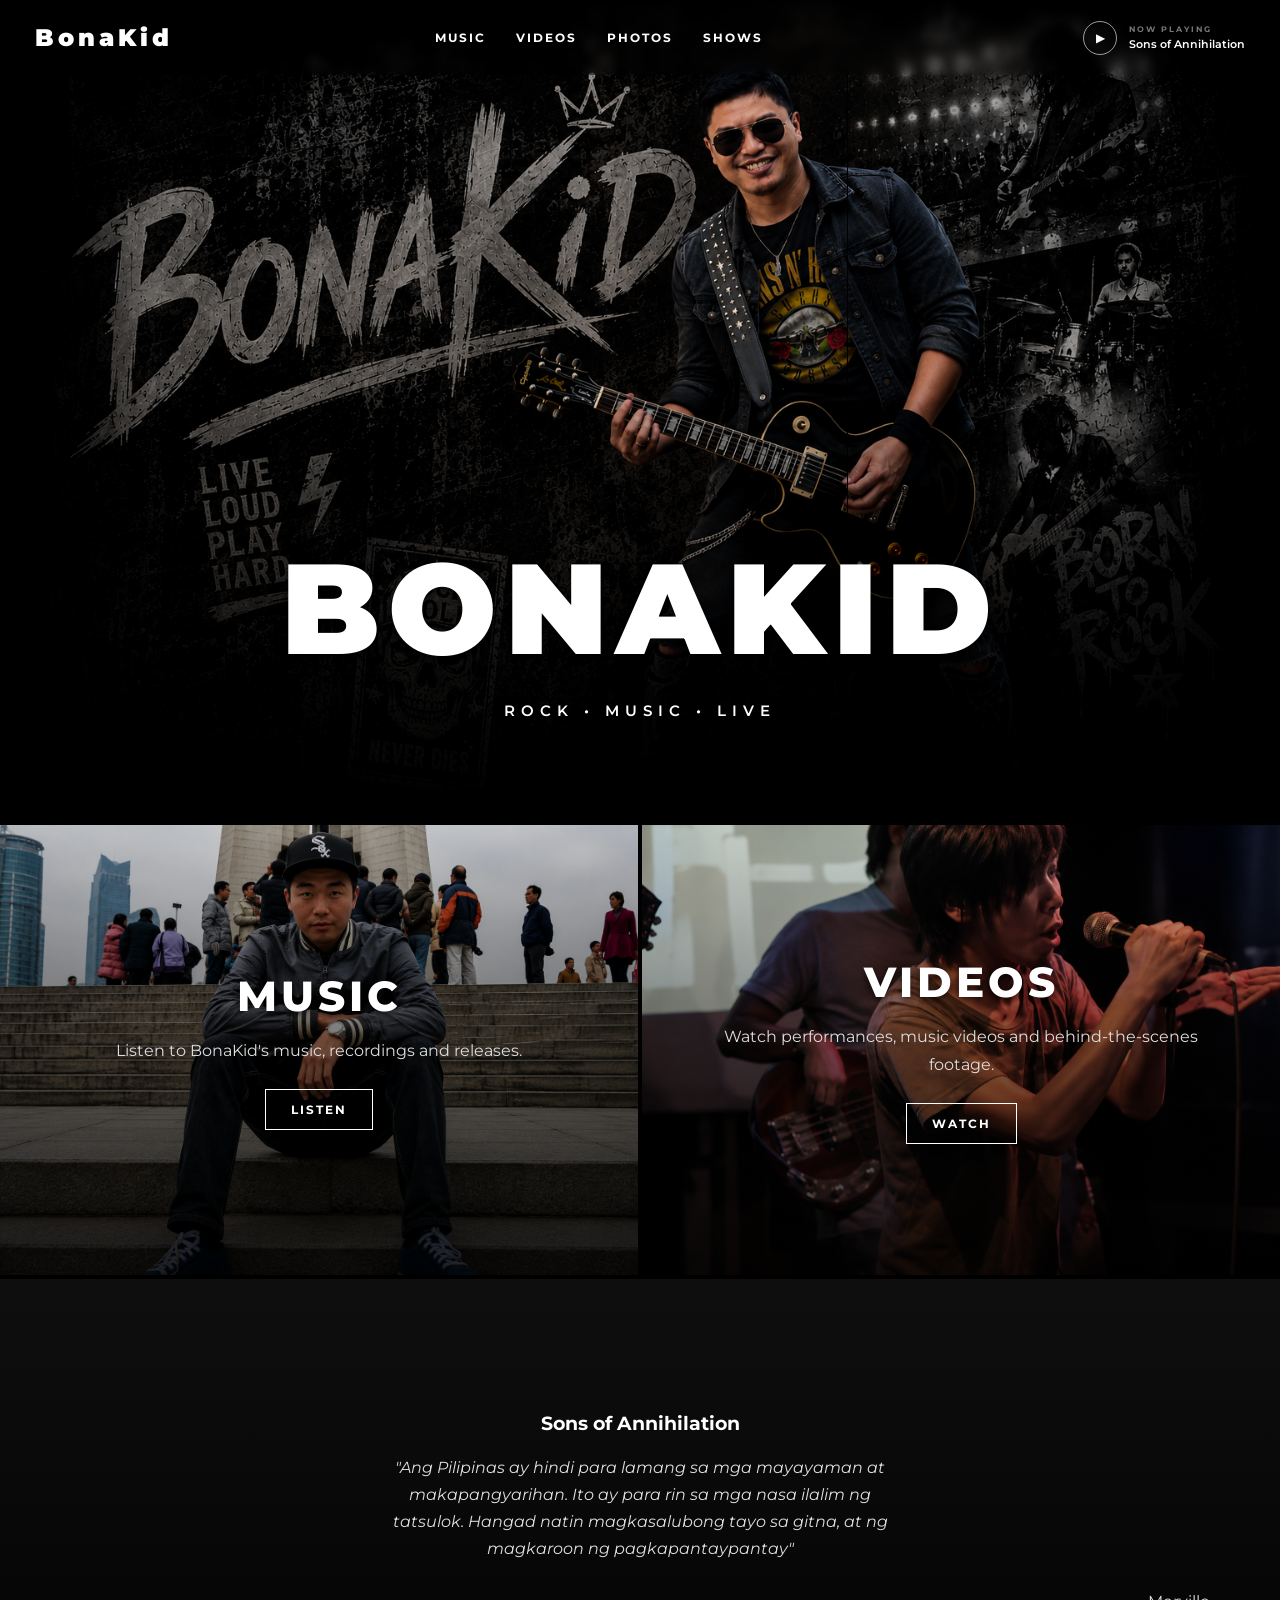
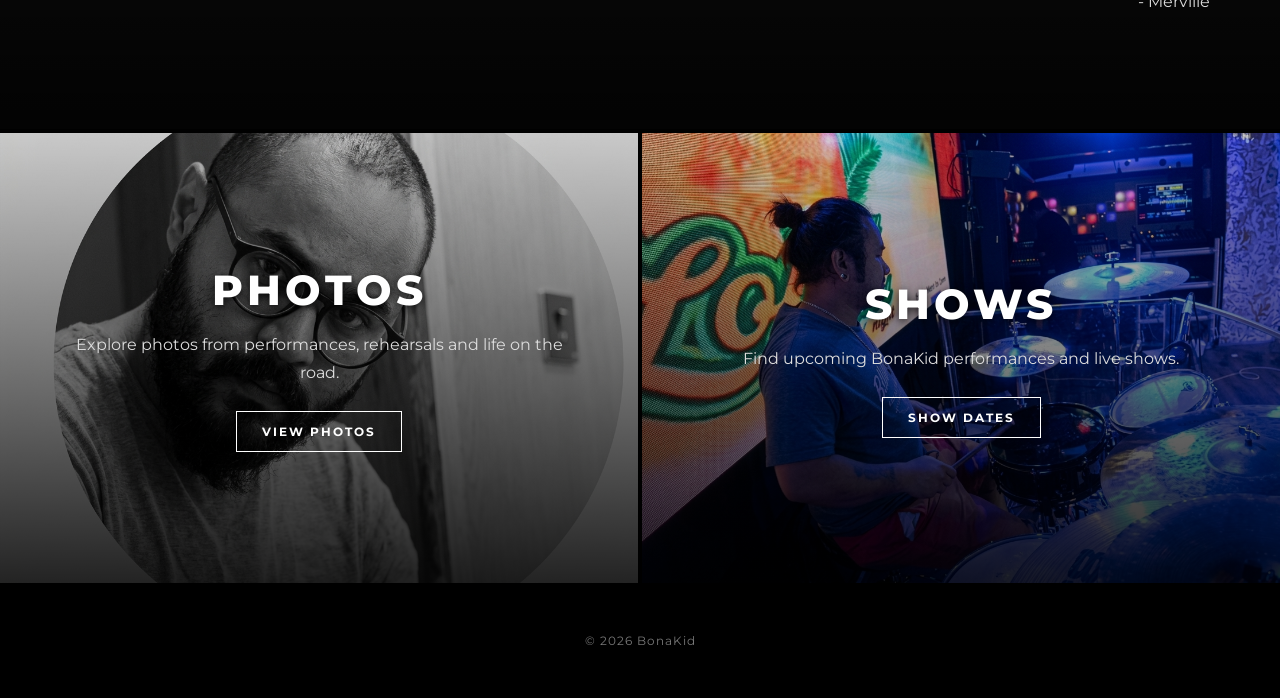
==== commit 9d8987f1: "added fixed header and playing now button" ====
--- a/index.html
+++ b/index.html
@@ -48,27 +48,45 @@
 
         <nav class="navbar">
 
-            <div class="logo">
-                BonaKid
-            </div>
-
-            <div class="nav-links">
-
-                <a href="#music">
-                    MUSIC
-                </a>
-
-                <a href="#videos">
-                    VIDEOS
-                </a>
-
-                <a href="#photos">
-                    PHOTOS
-                </a>
-
-                <a href="#shows">
-                    SHOWS
-                </a>
+            <!-- LEFT -->
+                <div class="logo">
+                    BonaKid
+                </div>
+
+
+         <!-- CENTER / NAVIGATION -->
+                <div class="nav-links">
+
+                    <a href="#music">MUSIC</a>
+                    <a href="#videos">VIDEOS</a>
+                    <a href="#photos">PHOTOS</a>
+                    <a href="#shows">SHOWS</a>
+
+                </div>
+
+
+        <!-- RIGHT / NOW PLAYING -->
+            <div class="header-player">
+
+                    <button
+                         id="headerPlayButton"
+                         class="header-play-button"
+                         onclick="toggleHeaderMusic()"
+                    >
+                        ▶
+                    </button>
+
+                <div class="header-now-playing">
+
+                     <span class="playing-label">
+                         NOW PLAYING
+                     </span>
+
+                    <span id="headerSongTitle">
+                         Sons of Annihilation
+                    </span>
+
+                </div>
 
             </div>
 
--- a/style.css
+++ b/style.css
@@ -49,7 +49,9 @@
     width: 100%;
     max-width: 100%;
 
-    height: 100vh;
+    height: calc(100vh - 75px);
+    padding-top: 75px;
+
     min-height: 650px;
 
     overflow: hidden;
@@ -139,16 +141,21 @@
    NAVIGATION
    ========================================================= */
 
+/* =========================================================
+   FIXED HEADER
+   ========================================================= */
+
 .navbar {
-    position: absolute;
+    position: fixed;
 
     top: 0;
     left: 0;
 
     width: 100%;
-    max-width: 100%;
-
-    padding: 30px 50px;
+    height: 75px;
+
+    padding:
+        0 35px;
 
     display: flex;
 
@@ -156,38 +163,55 @@
 
     justify-content: space-between;
 
-    z-index: 10;
+    background:
+        rgba(0, 0, 0, 0.05);
+
+    backdrop-filter:
+        blur(5px);
+
+    -webkit-backdrop-filter:
+        blur(5px);
+
+    z-index: 9998;
+
+    border-bottom: none;
 }
 
 
 /* Logo */
 
 .logo {
+    flex-shrink: 0;
+
     font-size: 24px;
 
     font-weight: 900;
 
     letter-spacing: 4px;
+
+    white-space: nowrap;
 }
 
 
 /* Navigation links */
 
-.nav-links {
+   .nav-links {
     display: flex;
 
     align-items: center;
 
-    gap: 35px;
+    gap: 30px;
 }
 
 
 .nav-links a {
-    font-size: 13px;
+    font-size: 12px;
 
     font-weight: 700;
 
     letter-spacing: 2px;
+
+    color: #fff;
 
     transition:
         opacity 0.3s ease;
@@ -198,6 +222,116 @@
     opacity: 0.5;
 }
 
+/* =========================================================
+   HEADER MUSIC PLAYER
+   ========================================================= */
+
+.header-player {
+
+    display: flex;
+
+    align-items: center;
+
+    gap: 12px;
+
+    min-width: 220px;
+
+    justify-content: flex-end;
+}
+
+/* Player Button */
+
+.header-play-button {
+
+    width: 34px;
+    height: 34px;
+
+    flex-shrink: 0;
+
+    display: flex;
+
+    align-items: center;
+    justify-content: center;
+
+    border:
+        1px solid
+        rgba(255, 255, 255, 0.6);
+
+    border-radius: 50%;
+
+    background:
+        transparent;
+
+    color:
+        #fff;
+
+    font-size:
+        12px;
+
+    cursor:
+        pointer;
+
+    transition:
+        background 0.25s ease,
+        color 0.25s ease;
+}
+
+
+.header-play-button:hover {
+
+    background:
+        #fff;
+
+    color:
+        #000;
+}
+
+/* Now Playing Text */
+
+.header-now-playing {
+
+    display: flex;
+
+    flex-direction: column;
+
+    justify-content: center;
+
+    min-width: 0;
+
+    max-width: 180px;
+}
+
+
+.playing-label {
+
+    font-size: 8px;
+
+    font-weight: 700;
+
+    letter-spacing: 2px;
+
+    color:
+        #777;
+
+    margin-bottom: 3px;
+}
+
+
+#headerSongTitle {
+
+    overflow: hidden;
+
+    white-space: nowrap;
+
+    text-overflow: ellipsis;
+
+    font-size: 11px;
+
+    font-weight: 600;
+
+    color:
+        #fff;
+}
 
 /* =========================================================
    HERO TITLE
@@ -1305,7 +1439,10 @@
         max-width: 100%;
 
         height:
-            100svh;
+            calc(100svh - 60px);
+
+        margin-top:
+            60px;
 
         min-height:
             600px;
@@ -1321,6 +1458,7 @@
 
         background-position:
             center top;
+        
     }
 
 
@@ -1329,45 +1467,77 @@
        ===================================================== */
 
     .navbar {
-        width: 100%;
-        max-width: 100%;
+
+        height: 60px;
 
         padding:
-            20px;
-
-        flex-direction:
-            column;
+            0 15px;
+    }
+
+
+    .logo {
+
+        font-size:
+            18px;
+
+        letter-spacing:
+            3px;
+    }
+
+
+    .nav-links {
+
+        display:
+            none;
+    }
+
+
+    .header-player {
+
+        min-width:
+            0;
 
         gap:
-            18px;
-    }
-
-
-    .logo {
-        font-size:
-            20px;
-    }
-
-
-    .nav-links {
-        gap:
-            15px;
-
-        flex-wrap:
-            wrap;
-
-        justify-content:
-            center;
-    }
-
-
-    .nav-links a {
+            8px;
+    }
+
+
+    .header-play-button {
+
+        width:
+            30px;
+
+        height:
+            30px;
+
         font-size:
             10px;
+    }
+
+
+    .header-now-playing {
+
+        max-width:
+            120px;
+    }
+
+
+    .playing-label {
+
+        font-size:
+            7px;
 
         letter-spacing:
             1.5px;
     }
+
+
+    #headerSongTitle {
+
+        font-size:
+            9px;
+    }
+
 
 
     /* =====================================================
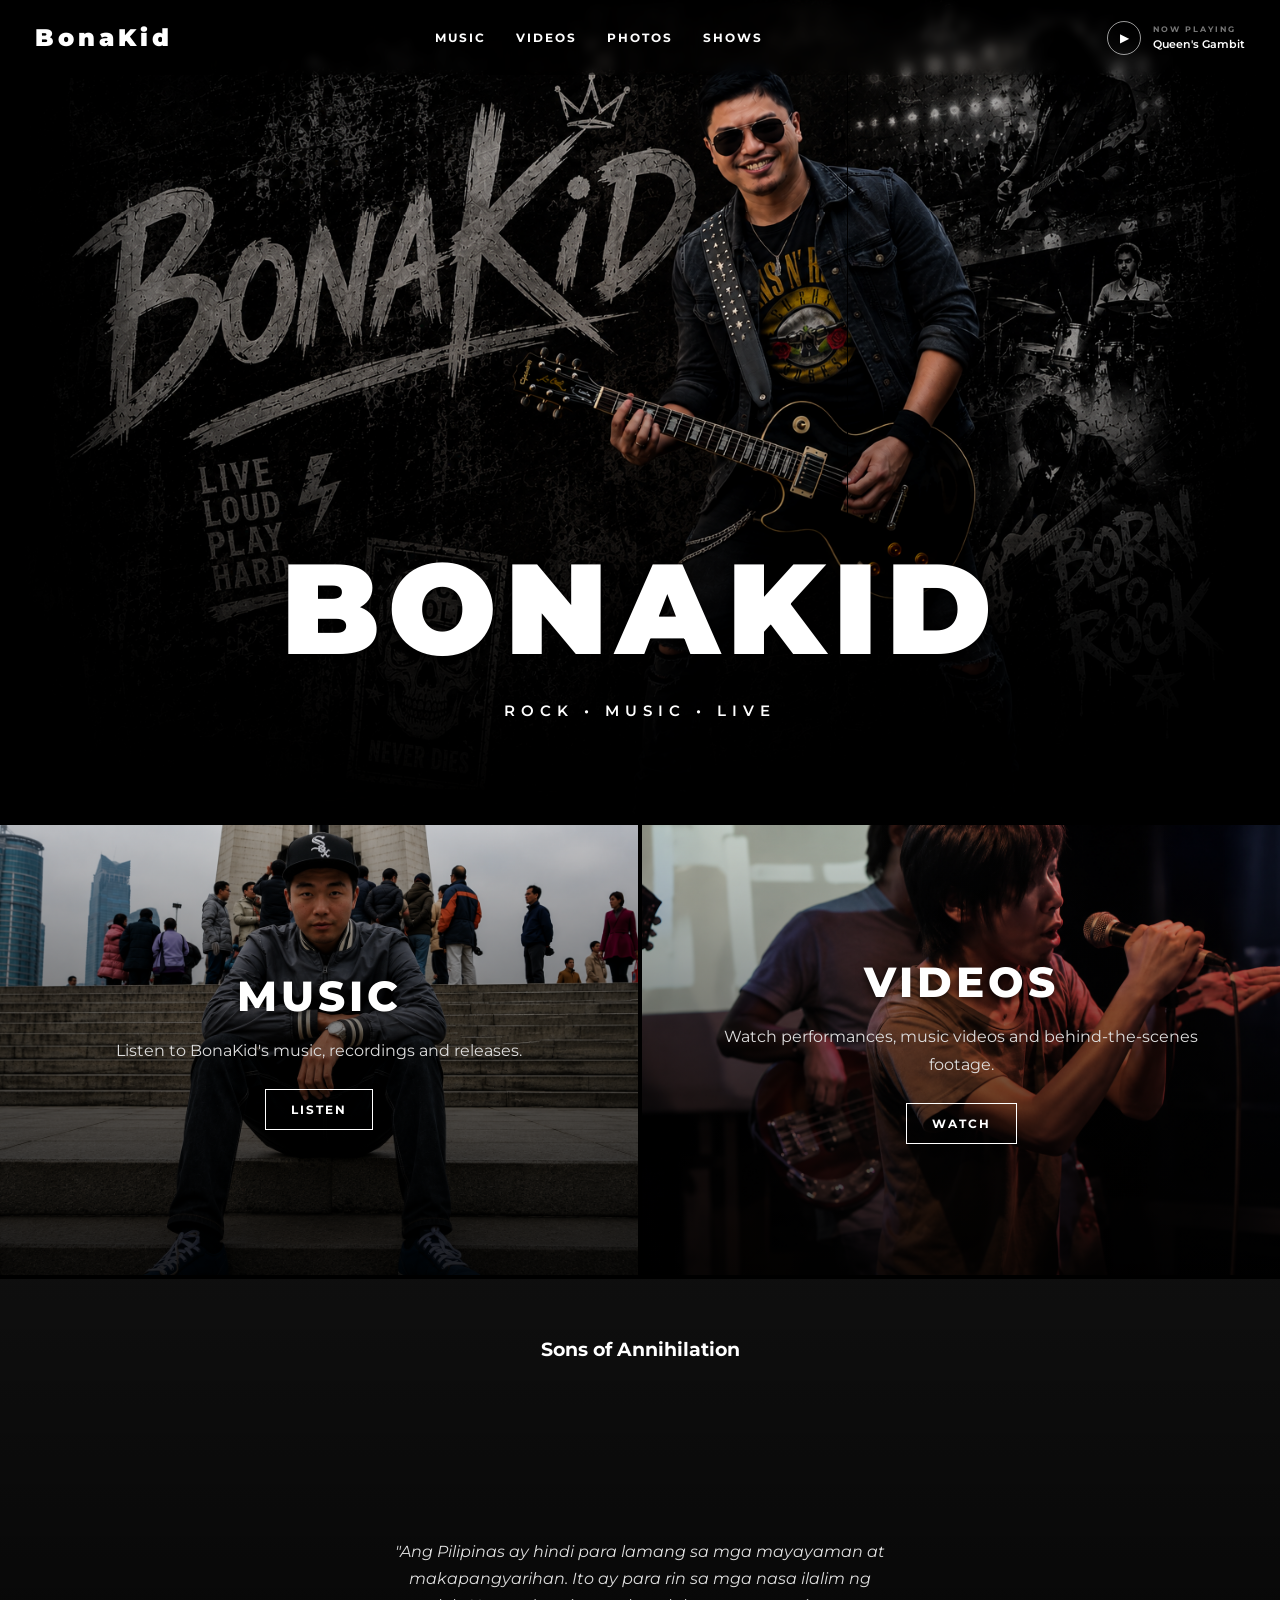
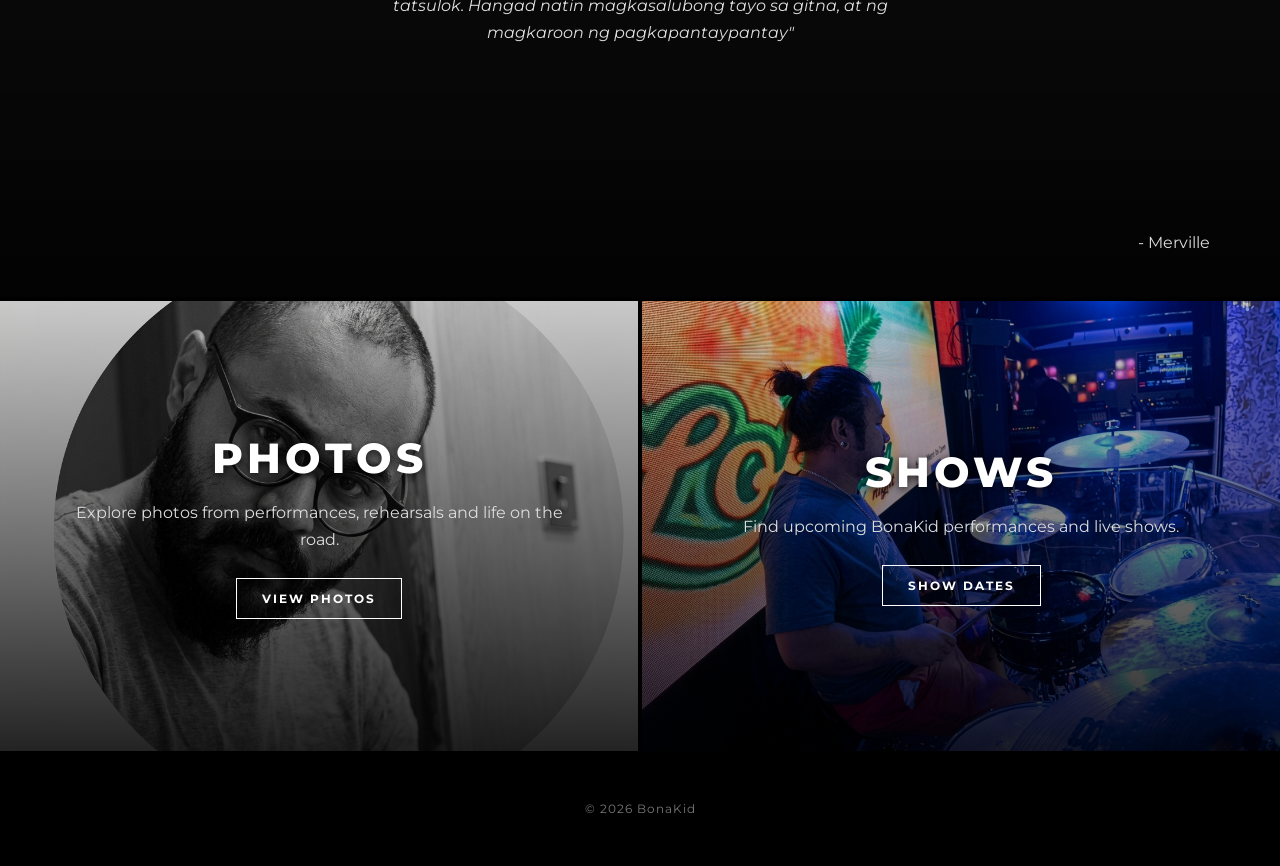
==== commit 090c7951: "changed default initial music to queen's gambit on header" ====
--- a/index.html
+++ b/index.html
@@ -83,7 +83,7 @@
                      </span>
 
                     <span id="headerSongTitle">
-                         Sons of Annihilation
+                         Queen's Gambit
                     </span>
 
                 </div>
@@ -364,7 +364,7 @@
         <div class="now-playing">
 
             <h3 id="songTitle">
-                Sons of Annihilation
+                Queen's Gambit
             </h3>
 
             <audio
@@ -372,7 +372,7 @@
                 controls
             >
                 <source
-                    src="music/SonsofAnnihilation.mp3"
+                    src="music/queensGambit.mp3"
                     type="audio/mpeg"
                 >
             </audio>
--- a/style.css
+++ b/style.css
@@ -788,8 +788,6 @@
 
     width: 100%;
 
-    min-height: 0%;
-
     overflow: hidden;
 
     display: flex;
@@ -804,6 +802,7 @@
 
 .lyrics-title {
     justify-content: center;
+    min-height: 0;
 }
 
 
@@ -819,6 +818,7 @@
 
 .lyrics-author {
     justify-content: flex-end;
+    min-height: 0;
 }
 
 
@@ -1843,20 +1843,34 @@
         width:
             100%;
 
-        min-height:
-            auto;
-
         background:
             transparent;
     }
 
 
-    #lyrics-author {
+    .lyrics-author {
         padding-right:
             10px;
 
+        padding-bottom: 50px;
+
         text-align:
             right;
+
+        min-height:
+            0%;
+
+        justify-content:
+            flex-end;
+    }
+
+    .lyrics-title {
+
+        min-height:
+            0;
+        
+        padding-top:
+            20px;
     }
 
 
